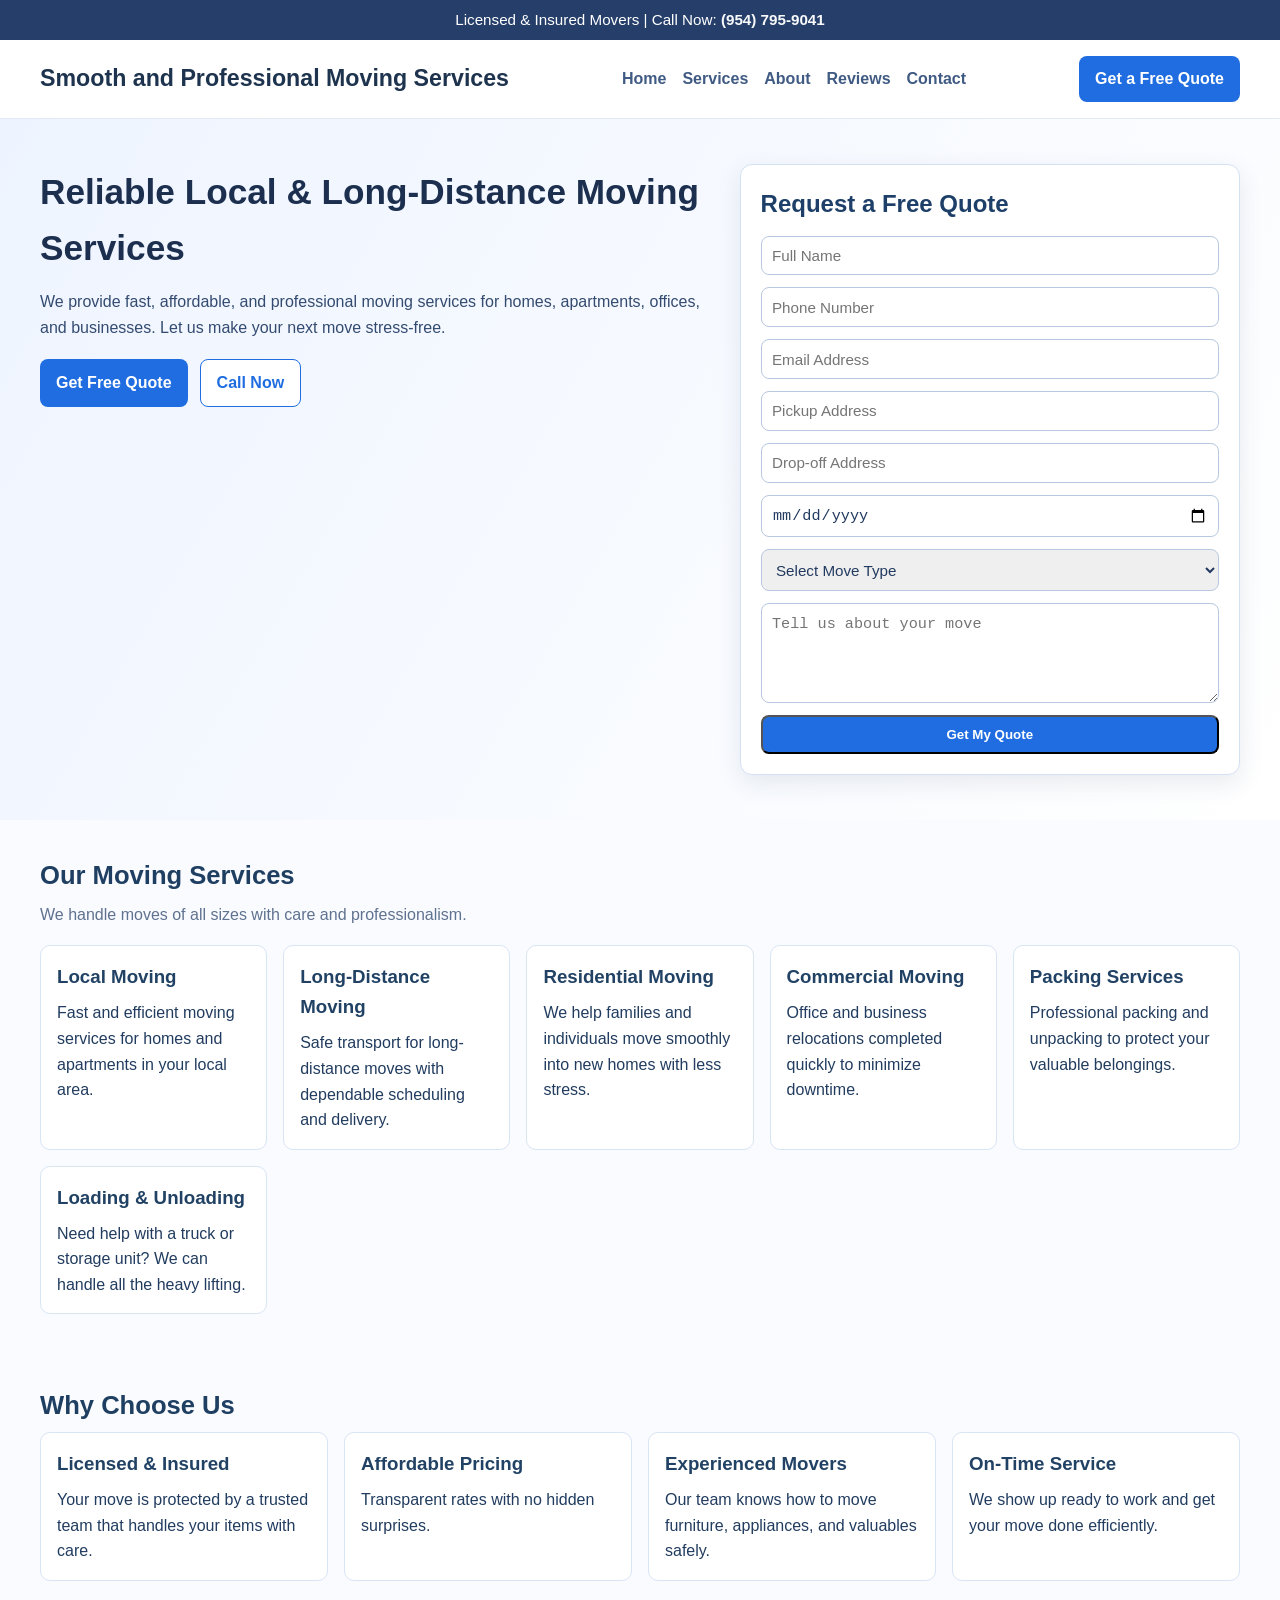
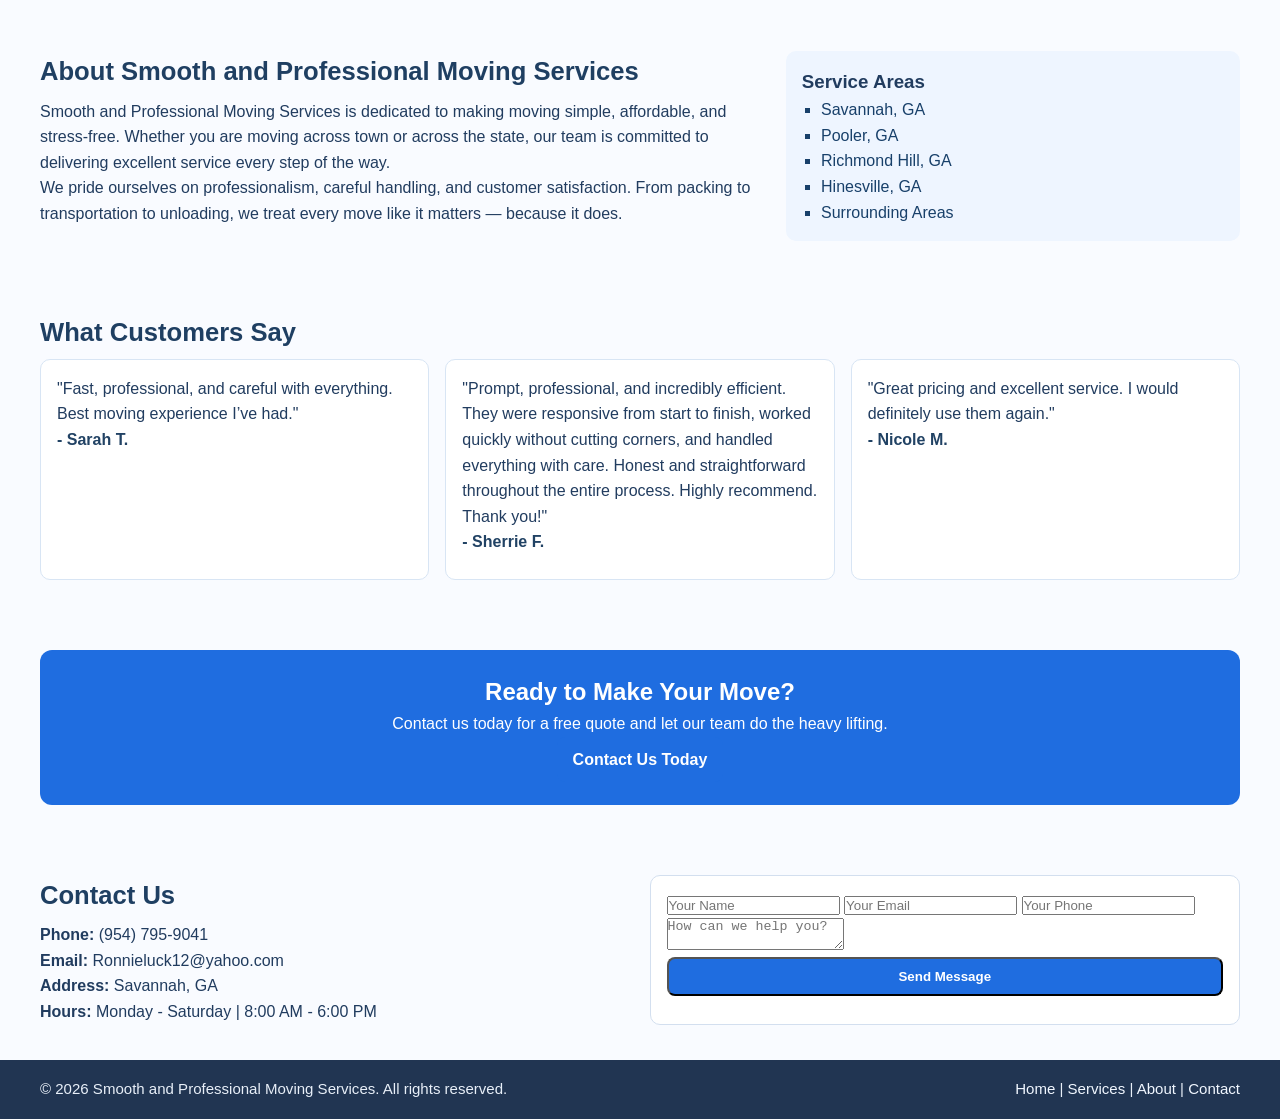
==== index.html @ 3c37a21b "Rename html.html to index.html" ====
<!DOCTYPE html>
<html lang="en">
<head>
  <meta charset="UTF-8" />
  <meta name="viewport" content="width=device-width, initial-scale=1.0" />
  <meta
    name="description"
    content="Smooth and Professional Moving Services offers reliable local and long-distance moving in Savannah, GA and surrounding areas."
  />
  <title>Smooth and Professional Moving Services | Moving Company</title>
  <link rel="stylesheet" href="styles.css" />
</head>
<body>
  <div class="top-bar">
    <p>
      Licensed &amp; Insured Movers | Call Now:
      <a href="tel:19547959041">(954) 795-9041</a>
    </p>
  </div>

  <header class="header">
    <div class="container nav-container">
      <div class="logo">Smooth and Professional Moving Services</div>

      <nav class="nav" aria-label="Main navigation">
        <a href="#home">Home</a>
        <a href="#services">Services</a>
        <a href="#about">About</a>
        <a href="#reviews">Reviews</a>
        <a href="#contact">Contact</a>
      </nav>

      <a href="#quote" class="btn btn-primary">Get a Free Quote</a>
    </div>
  </header>

  <main>
    <section class="hero" id="home">
      <div class="container hero-content">
        <div class="hero-text">
          <h1>Reliable Local &amp; Long-Distance Moving Services</h1>
          <p>
            We provide fast, affordable, and professional moving services for
            homes, apartments, offices, and businesses. Let us make your next move stress-free.
          </p>

          <div class="hero-buttons">
            <a href="#quote" class="btn btn-primary">Get Free Quote</a>
            <a href="tel:19547959041" class="btn btn-secondary">Call Now</a>
          </div>
        </div>

        <div class="hero-form" id="quote">
          <h2>Request a Free Quote</h2>
          <form action="#" method="post">
            <input type="text" name="fullName" placeholder="Full Name" required />
            <input type="tel" name="phone" placeholder="Phone Number" required />
            <input type="email" name="email" placeholder="Email Address" required />
            <input type="text" name="pickupAddress" placeholder="Pickup Address" />
            <input type="text" name="dropoffAddress" placeholder="Drop-off Address" />
            <input type="date" name="moveDate" required />

            <select name="moveType" required>
              <option value="">Select Move Type</option>
              <option value="local">Local Move</option>
              <option value="long-distance">Long-Distance Move</option>
              <option value="residential">Residential Move</option>
              <option value="commercial">Commercial Move</option>
              <option value="packing">Packing Services</option>
            </select>

            <textarea
              name="message"
              placeholder="Tell us about your move"
            ></textarea>

            <button type="submit" class="btn btn-primary full-btn">Get My Quote</button>
          </form>
        </div>
      </div>
    </section>

    <section class="services section" id="services">
      <div class="container">
        <h2 class="section-title">Our Moving Services</h2>
        <p class="section-subtitle">
          We handle moves of all sizes with care and professionalism.
        </p>

        <div class="service-grid">
          <div class="card">
            <h3>Local Moving</h3>
            <p>
              Fast and efficient moving services for homes and apartments in your local area.
            </p>
          </div>

          <div class="card">
            <h3>Long-Distance Moving</h3>
            <p>
              Safe transport for long-distance moves with dependable scheduling and delivery.
            </p>
          </div>

          <div class="card">
            <h3>Residential Moving</h3>
            <p>
              We help families and individuals move smoothly into new homes with less stress.
            </p>
          </div>

          <div class="card">
            <h3>Commercial Moving</h3>
            <p>
              Office and business relocations completed quickly to minimize downtime.
            </p>
          </div>

          <div class="card">
            <h3>Packing Services</h3>
            <p>
              Professional packing and unpacking to protect your valuable belongings.
            </p>
          </div>

          <div class="card">
            <h3>Loading &amp; Unloading</h3>
            <p>
              Need help with a truck or storage unit? We can handle all the heavy lifting.
            </p>
          </div>
        </div>
      </div>
    </section>

    <section class="why-us section">
      <div class="container">
        <h2 class="section-title">Why Choose Us</h2>

        <div class="why-grid">
          <div class="why-box">
            <h3>Licensed &amp; Insured</h3>
            <p>
              Your move is protected by a trusted team that handles your items with care.
            </p>
          </div>

          <div class="why-box">
            <h3>Affordable Pricing</h3>
            <p>Transparent rates with no hidden surprises.</p>
          </div>

          <div class="why-box">
            <h3>Experienced Movers</h3>
            <p>
              Our team knows how to move furniture, appliances, and valuables safely.
            </p>
          </div>

          <div class="why-box">
            <h3>On-Time Service</h3>
            <p>We show up ready to work and get your move done efficiently.</p>
          </div>
        </div>
      </div>
    </section>

    <section class="about section" id="about">
      <div class="container about-grid">
        <div>
          <h2 class="section-title">About Smooth and Professional Moving Services</h2>
          <p>
            Smooth and Professional Moving Services is dedicated to making moving simple,
            affordable, and stress-free. Whether you are moving across town or across the state,
            our team is committed to delivering excellent service every step of the way.
          </p>
          <p>
            We pride ourselves on professionalism, careful handling, and customer satisfaction.
            From packing to transportation to unloading, we treat every move like it matters —
            because it does.
          </p>
        </div>

        <div class="about-box">
          <h3>Service Areas</h3>
          <ul>
            <li>Savannah, GA</li>
            <li>Pooler, GA</li>
            <li>Richmond Hill, GA</li>
            <li>Hinesville, GA</li>
            <li>Surrounding Areas</li>
          </ul>
        </div>
      </div>
    </section>

    <section class="reviews section" id="reviews">
      <div class="container">
        <h2 class="section-title">What Customers Say</h2>

        <div class="review-grid">
          <div class="review-card">
            <p>"Fast, professional, and careful with everything. Best moving experience I’ve had."</p>
            <h4>- Sarah T.</h4>
          </div>

          <div class="review-card">
            <p>
              "Prompt, professional, and incredibly efficient. They were responsive from start
              to finish, worked quickly without cutting corners, and handled everything with care.
              Honest and straightforward throughout the entire process. Highly recommend. Thank you!"
            </p>
            <h4>- Sherrie F.</h4>
          </div>

          <div class="review-card">
            <p>"Great pricing and excellent service. I would definitely use them again."</p>
            <h4>- Nicole M.</h4>
          </div>
        </div>
      </div>
    </section>

    <section class="cta section">
      <div class="container cta-box">
        <h2>Ready to Make Your Move?</h2>
        <p>Contact us today for a free quote and let our team do the heavy lifting.</p>
        <a href="#contact" class="btn btn-primary">Contact Us Today</a>
      </div>
    </section>

    <section class="contact section" id="contact">
      <div class="container contact-grid">
        <div>
          <h2 class="section-title">Contact Us</h2>
          <p><strong>Phone:</strong> <a href="tel:19547959041">(954) 795-9041</a></p>
          <p><strong>Email:</strong> <a href="mailto:Ronnieluck12@yahoo.com">Ronnieluck12@yahoo.com</a></p>
          <p><strong>Address:</strong> Savannah, GA</p>
          <p><strong>Hours:</strong> Monday - Saturday | 8:00 AM - 6:00 PM</p>
        </div>

        <div class="contact-form">
          <form action="#" method="post">
            <input type="text" name="name" placeholder="Your Name" required />
            <input type="email" name="email" placeholder="Your Email" required />
            <input type="tel" name="phone" placeholder="Your Phone" required />
            <textarea name="helpMessage" placeholder="How can we help you?" required></textarea>
            <button type="submit" class="btn btn-primary full-btn">Send Message</button>
          </form>
        </div>
      </div>
    </section>
  </main>

  <footer class="footer">
    <div class="container footer-content">
      <p>&copy; 2026 Smooth and Professional Moving Services. All rights reserved.</p>
      <p>
        <a href="#home">Home</a> |
        <a href="#services">Services</a> |
        <a href="#about">About</a> |
        <a href="#contact">Contact</a>
      </p>
    </div>
  </footer>
</body>
</html>
---- styles.css ----
/* Base */
* {
  box-sizing: border-box;
  margin: 0;
  padding: 0;
}

body {
  font-family: 'Segoe UI', Tahoma, Geneva, Verdana, sans-serif;
  color: #213c5f;
  background: #f9fbff;
  line-height: 1.6;
}

a {
  color: inherit;
  text-decoration: none;
}

.container {
  width: min(1200px, 94%);
  margin-inline: auto;
}

/* Top bar + header */
.top-bar {
  background: #263f6a;
  color: #fff;
  text-align: center;
  padding: 0.5rem;
  font-size: 0.95rem;
}

.top-bar a {
  color: #f8f9fa;
  font-weight: 700;
}

.header {
  background: #fff;
  border-bottom: 1px solid #e3e9f5;
  position: sticky;
  top: 0;
  z-index: 50;
}

.nav-container {
  display: flex;
  align-items: center;
  justify-content: space-between;
  gap: 1rem;
  padding: 1rem 0;
}

.logo {
  font-size: 1.45rem;
  font-weight: 700;
  color: #1d334e;
}

.nav {
  display: flex;
  gap: 1rem;
  flex-wrap: wrap;
}

.nav a {
  color: #405b83;
  font-weight: 600;
}

.btn {
  padding: 0.62rem 1rem;
  border-radius: 8px;
  font-weight: 700;
  transition: transform 0.2s ease, opacity 0.2s ease;
  display: inline-flex;
  align-items: center;
  justify-content: center;
  text-align: center;
}

.btn:hover {
  transform: translateY(-1px);
  opacity: 0.95;
}

.btn-primary {
  background: #1f6de0;
  color: #fff;
}

.btn-secondary {
  border: 1px solid #1f6de0;
  color: #1f6de0;
  background: #fff;
}

.full-btn {
  width: 100%;
}

/* Hero */
.hero {
  background: linear-gradient(120deg,#eef4ff,#ffffff);
  padding-block: 2.8rem;
}

.hero-content {
  display: grid;
  grid-template-columns: 1.35fr 1fr;
  gap: 1.5rem;
  align-items: start;
}

.hero-text h1 {
  font-size: clamp(1.6rem, 3vw, 2.2rem);
  color: #1c2f4f;
  margin-bottom: 0.8rem;
}

.hero-text p {
  font-size: 1rem;
  margin-bottom: 1.2rem;
  color: #344b70;
}

.hero-buttons {
  display: flex;
  gap: 0.75rem;
  flex-wrap: wrap;
}

.hero-form {
  background: #fff;
  border: 1px solid #d4e1f5;
  border-radius: 12px;
  padding: 1.25rem;
  box-shadow: 0 8px 24px rgba(35, 55, 93, 0.1);
}

.hero-form h2 {
  margin-bottom: 0.8rem;
  color: #1d3f68;
}

.hero-form form {
  display: grid;
  gap: 0.75rem;
}

.hero-form input,
.hero-form select,
.hero-form textarea {
  width: 100%;
  border: 1px solid #b7c8e0;
  border-radius: 8px;
  padding: 0.65rem;
  font-size: 0.95rem;
  color: #223a5f;
}

.hero-form textarea {
  min-height: 100px;
  resize: vertical;
}

.section {
  padding-block: 2.2rem;
}

.section-title {
  font-size: 1.6rem;
  margin-bottom: 0.4rem;
  color: #1f3f62;
}

.section-subtitle {
  color: #5f728f;
  margin-bottom: 1.1rem;
}

.service-grid,
.why-grid,
.review-grid {
  display: grid;
  gap: 1rem;
}

.service-grid {
  grid-template-columns: repeat(auto-fit, minmax(220px, 1fr));
}

.card,
.why-box,
.review-card {
  background: #fff;
  border: 1px solid #d8e5f4;
  border-radius: 10px;
  padding: 1rem;
}

.card h3,
.why-box h3,
.review-card h4 {
  margin-bottom: 0.5rem;
  color: #214264;
}

.why-grid {
  grid-template-columns: repeat(auto-fit, minmax(180px, 1fr));
}

.about-grid {
  display: grid;
  grid-template-columns: 1.2fr 0.75fr;
  gap: 1.2rem;
}

.about-box {
  background: #eef5ff;
  border-radius: 10px;
  padding: 1rem;
}

.about-box ul {
  list-style: square;
  padding-left: 1.2rem;
  color: #18406a;
}

.review-grid {
  grid-template-columns: repeat(auto-fit, minmax(210px, 1fr));
}

.cta-box {
  background: #1f6de0;
  color: #fff;
  border-radius: 12px;
  text-align: center;
  padding: 1.4rem;
}

.contact-grid {
  display: grid;
  grid-template-columns: 1fr 1fr;
  gap: 1.2rem;
}

.contact-form {
  background: #fff;
  border: 1px solid #d3dfef;
  border-radius: 10px;
  padding: 1rem;
}

.footer {
  background: #213552;
  color: #e8eff8;
  padding: 1.1rem 0;
}

.footer-content {
  display: flex;
  flex-wrap: wrap;
  align-items: center;
  justify-content: space-between;
  gap: 0.7rem;
  font-size: 0.94rem;
}

.footer a {
  color: #f1f7ff;
}

@media (max-width: 990px) {
  .hero-content {
    grid-template-columns: 1fr;
  }

  .about-grid,
  .contact-grid {
    grid-template-columns: 1fr;
  }

  .nav-container {
    flex-direction: column;
    align-items: flex-start;
  }

  .nav {
    width: 100%;
    justify-content: space-between;
  }
}

@media (max-width: 640px) {
  .nav {
    flex-wrap: wrap;
    gap: 0.5rem;
  }

  .hero-form {
    margin-top: 0.6rem;
  }
}
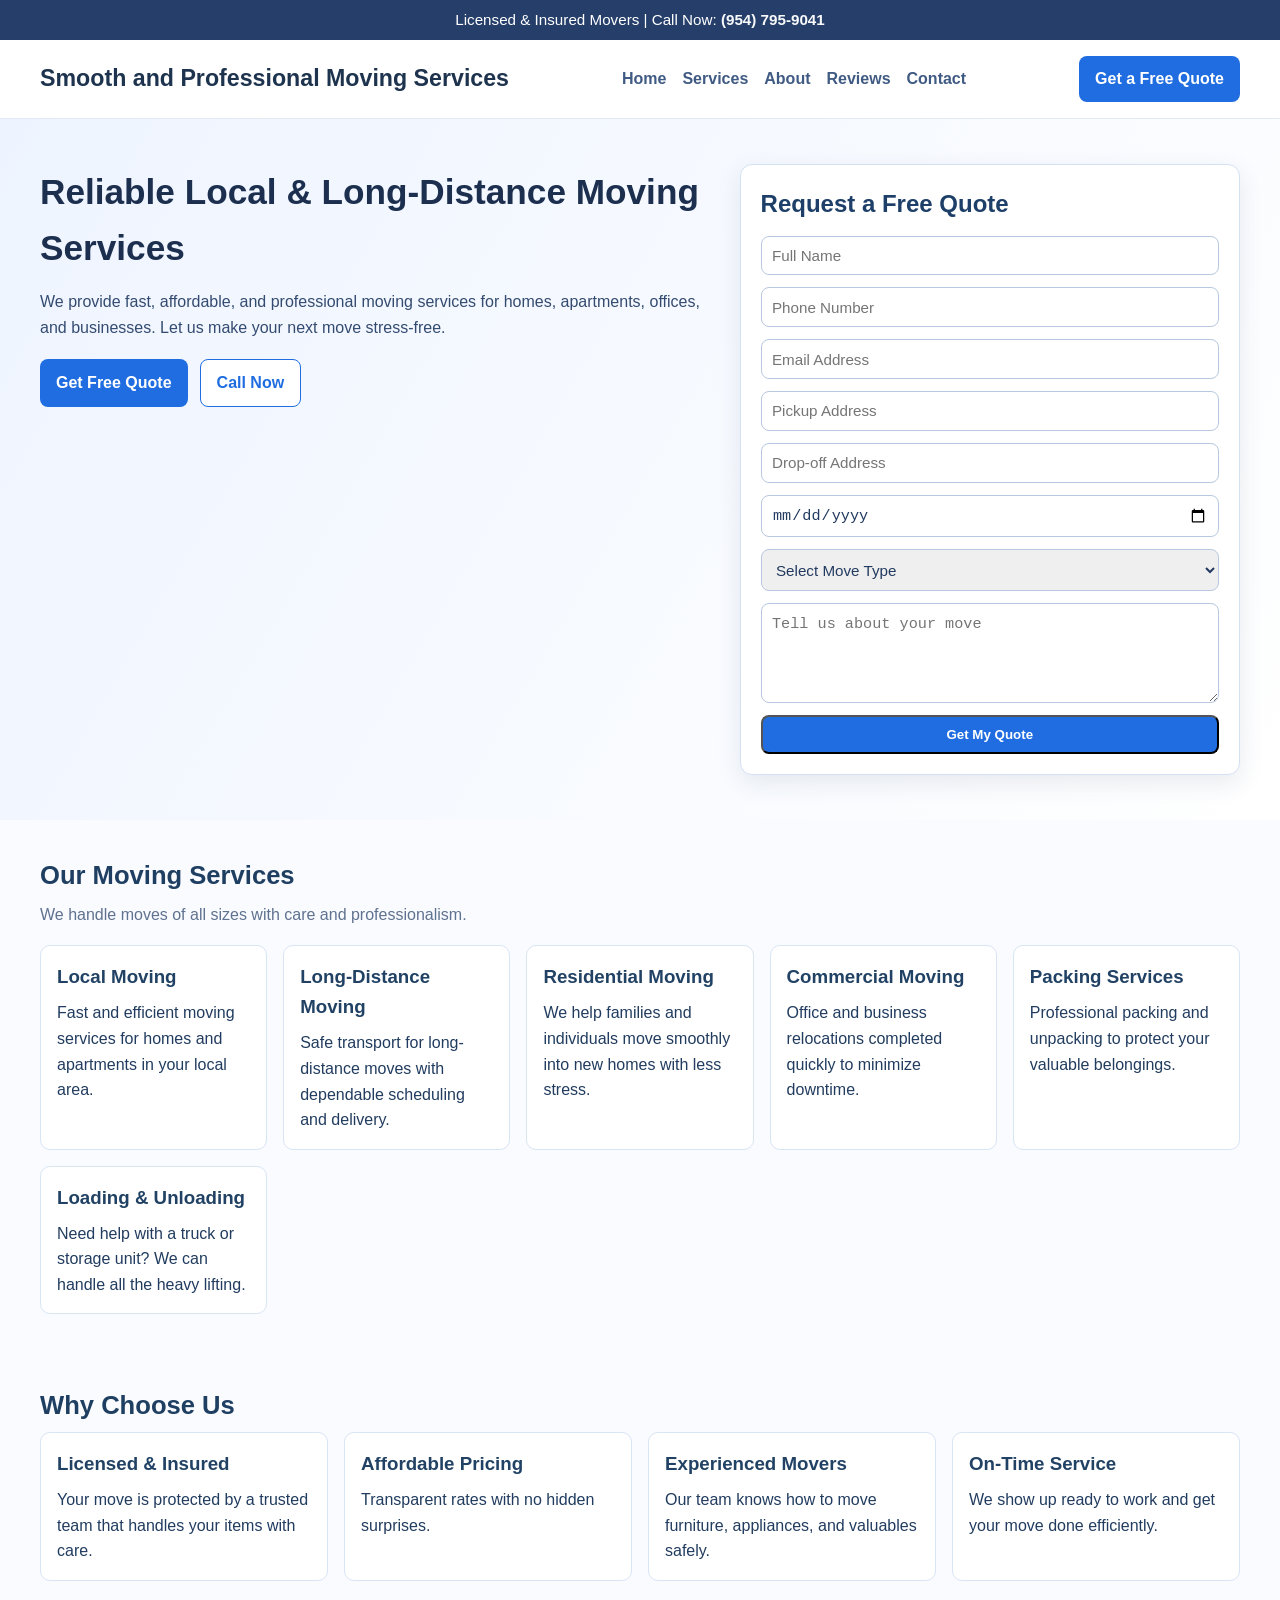
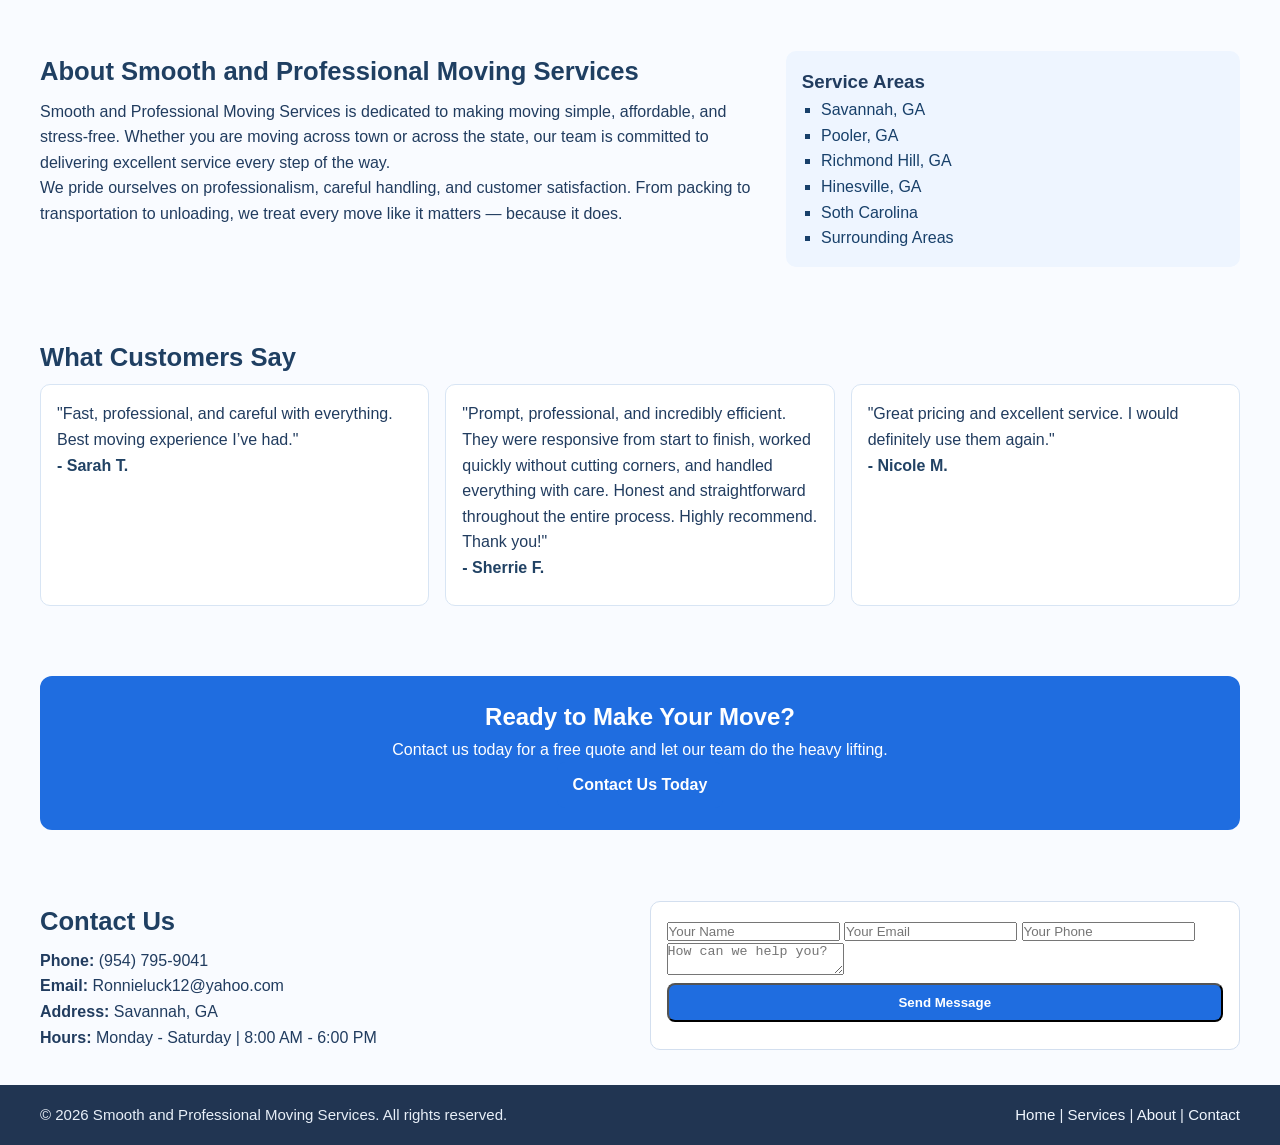
==== commit 3f517b6e: "Fix HTML encoding issues in index.html" ====
--- a/index.html
+++ b/index.html
@@ -188,6 +188,7 @@
             <li>Pooler, GA</li>
             <li>Richmond Hill, GA</li>
             <li>Hinesville, GA</li>
+             <li>Soth Carolina</li>
             <li>Surrounding Areas</li>
           </ul>
         </div>
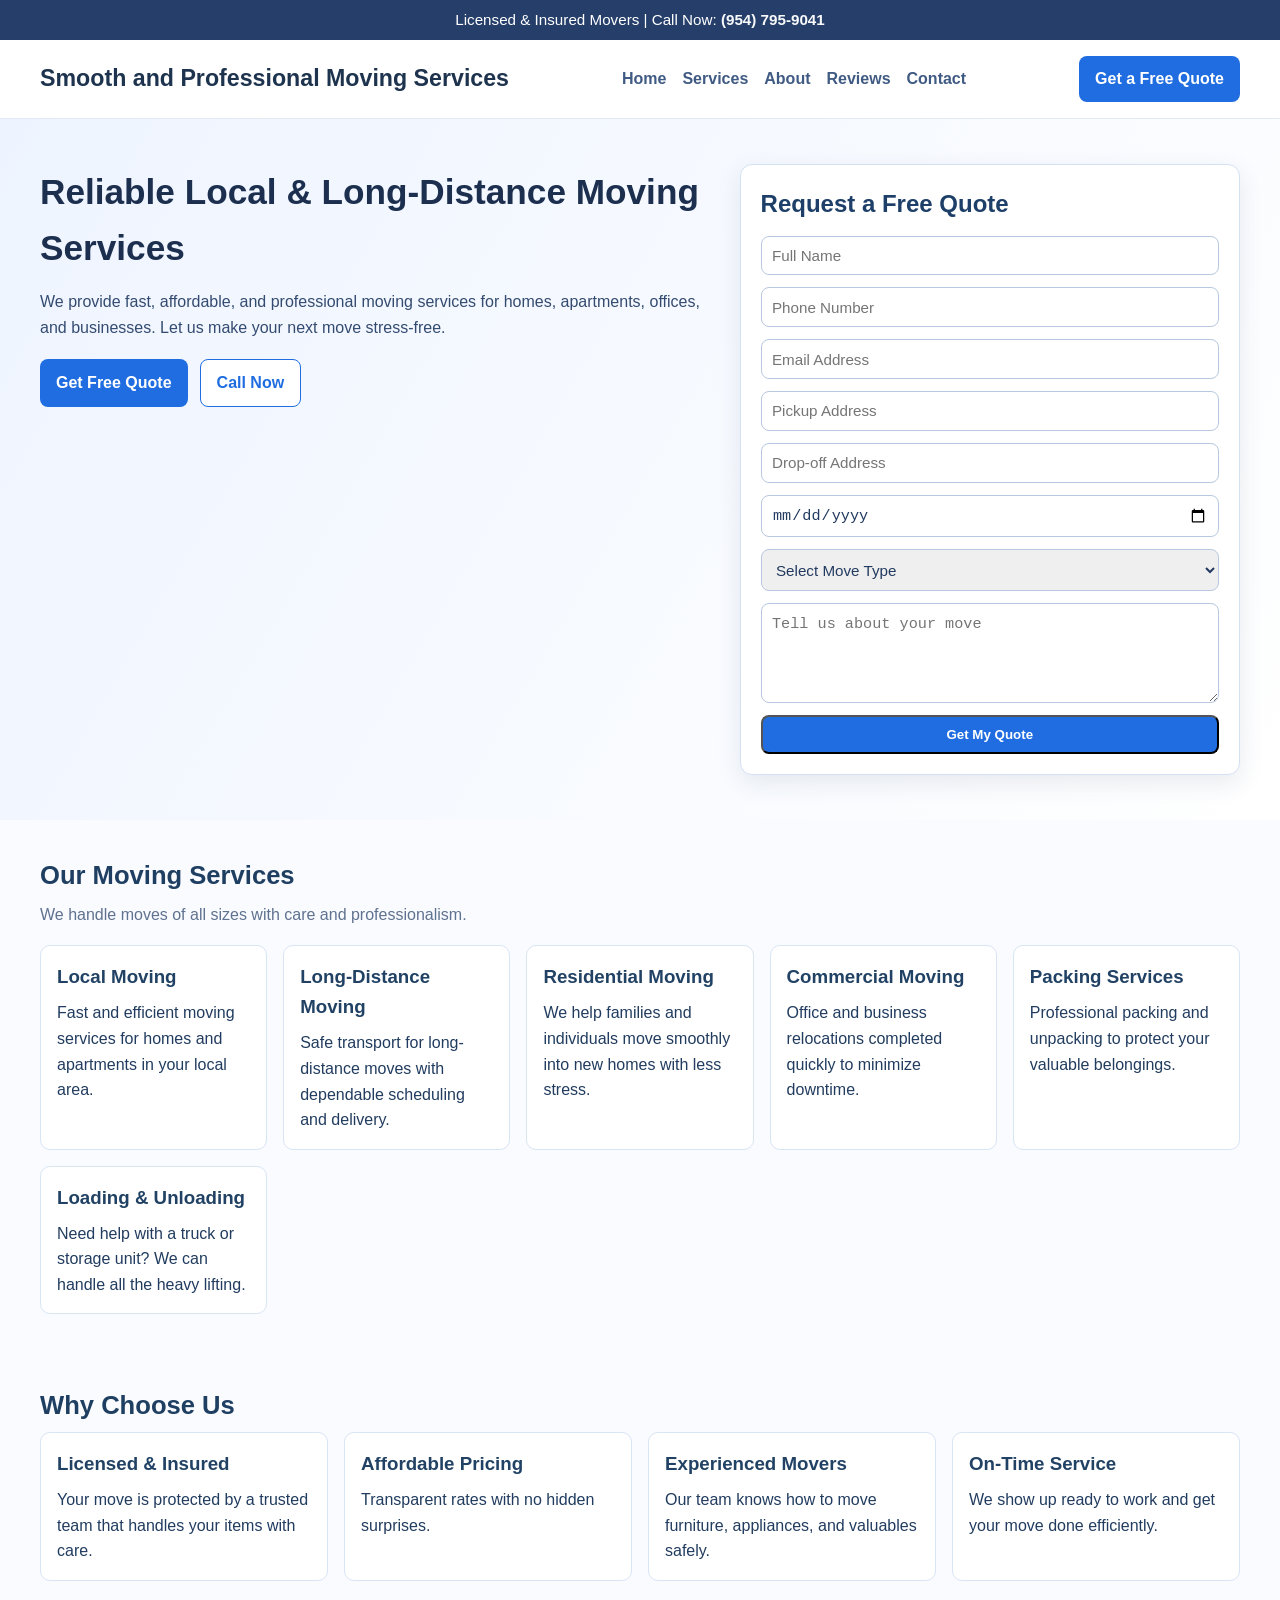
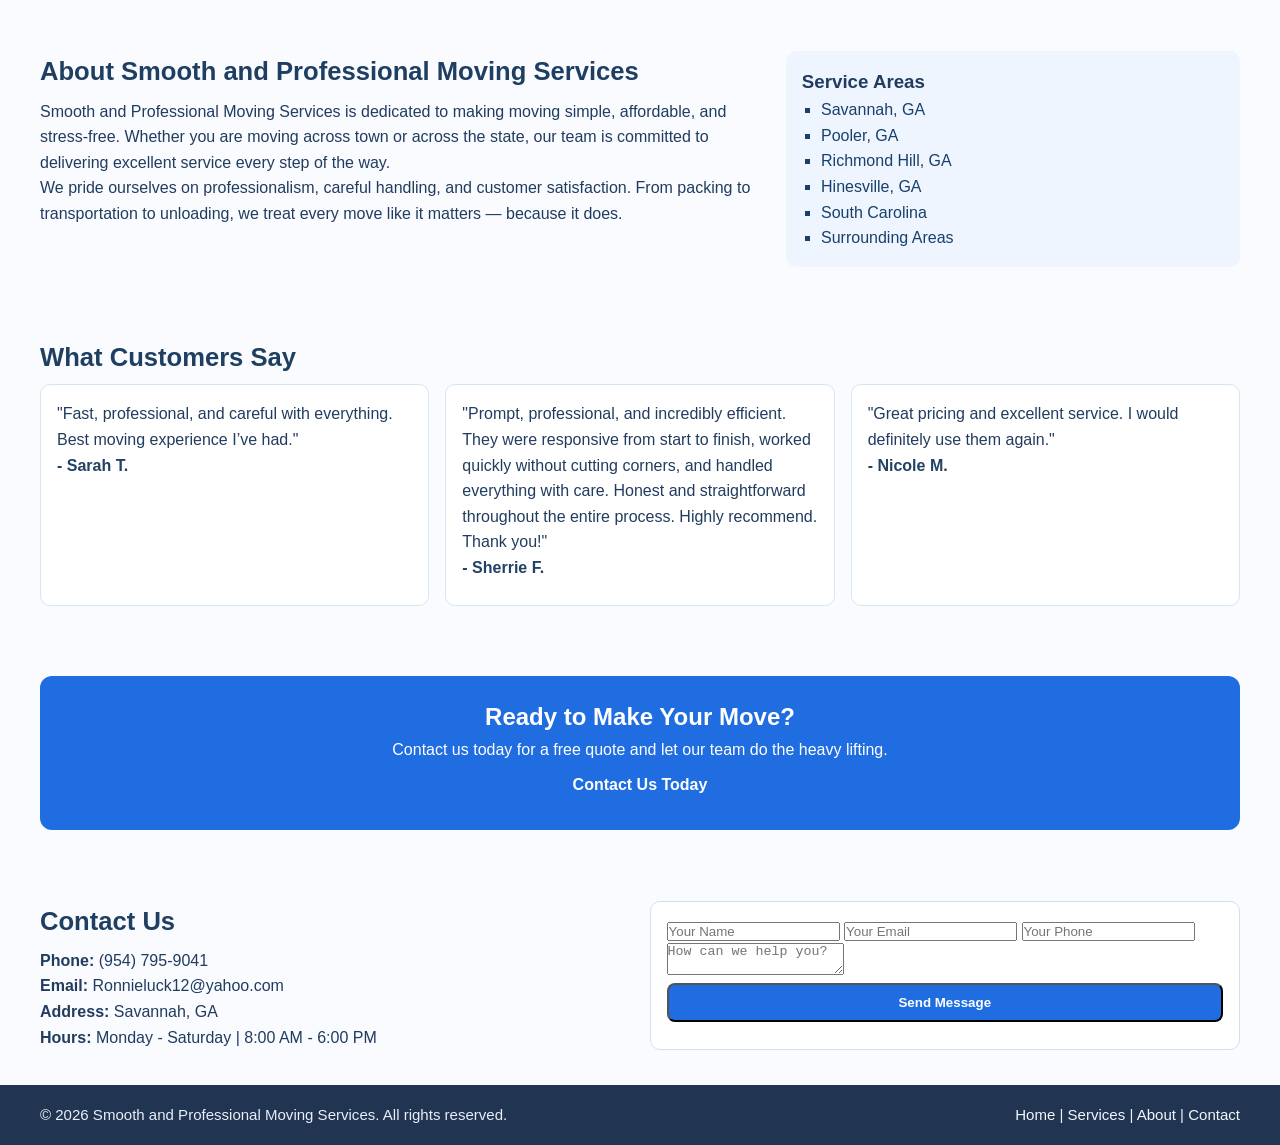
==== commit 92583bc5: "Restore original content of index.html" ====
--- a/index.html
+++ b/index.html
@@ -188,7 +188,7 @@
             <li>Pooler, GA</li>
             <li>Richmond Hill, GA</li>
             <li>Hinesville, GA</li>
-             <li>Soth Carolina</li>
+             <li>South Carolina</li>
             <li>Surrounding Areas</li>
           </ul>
         </div>
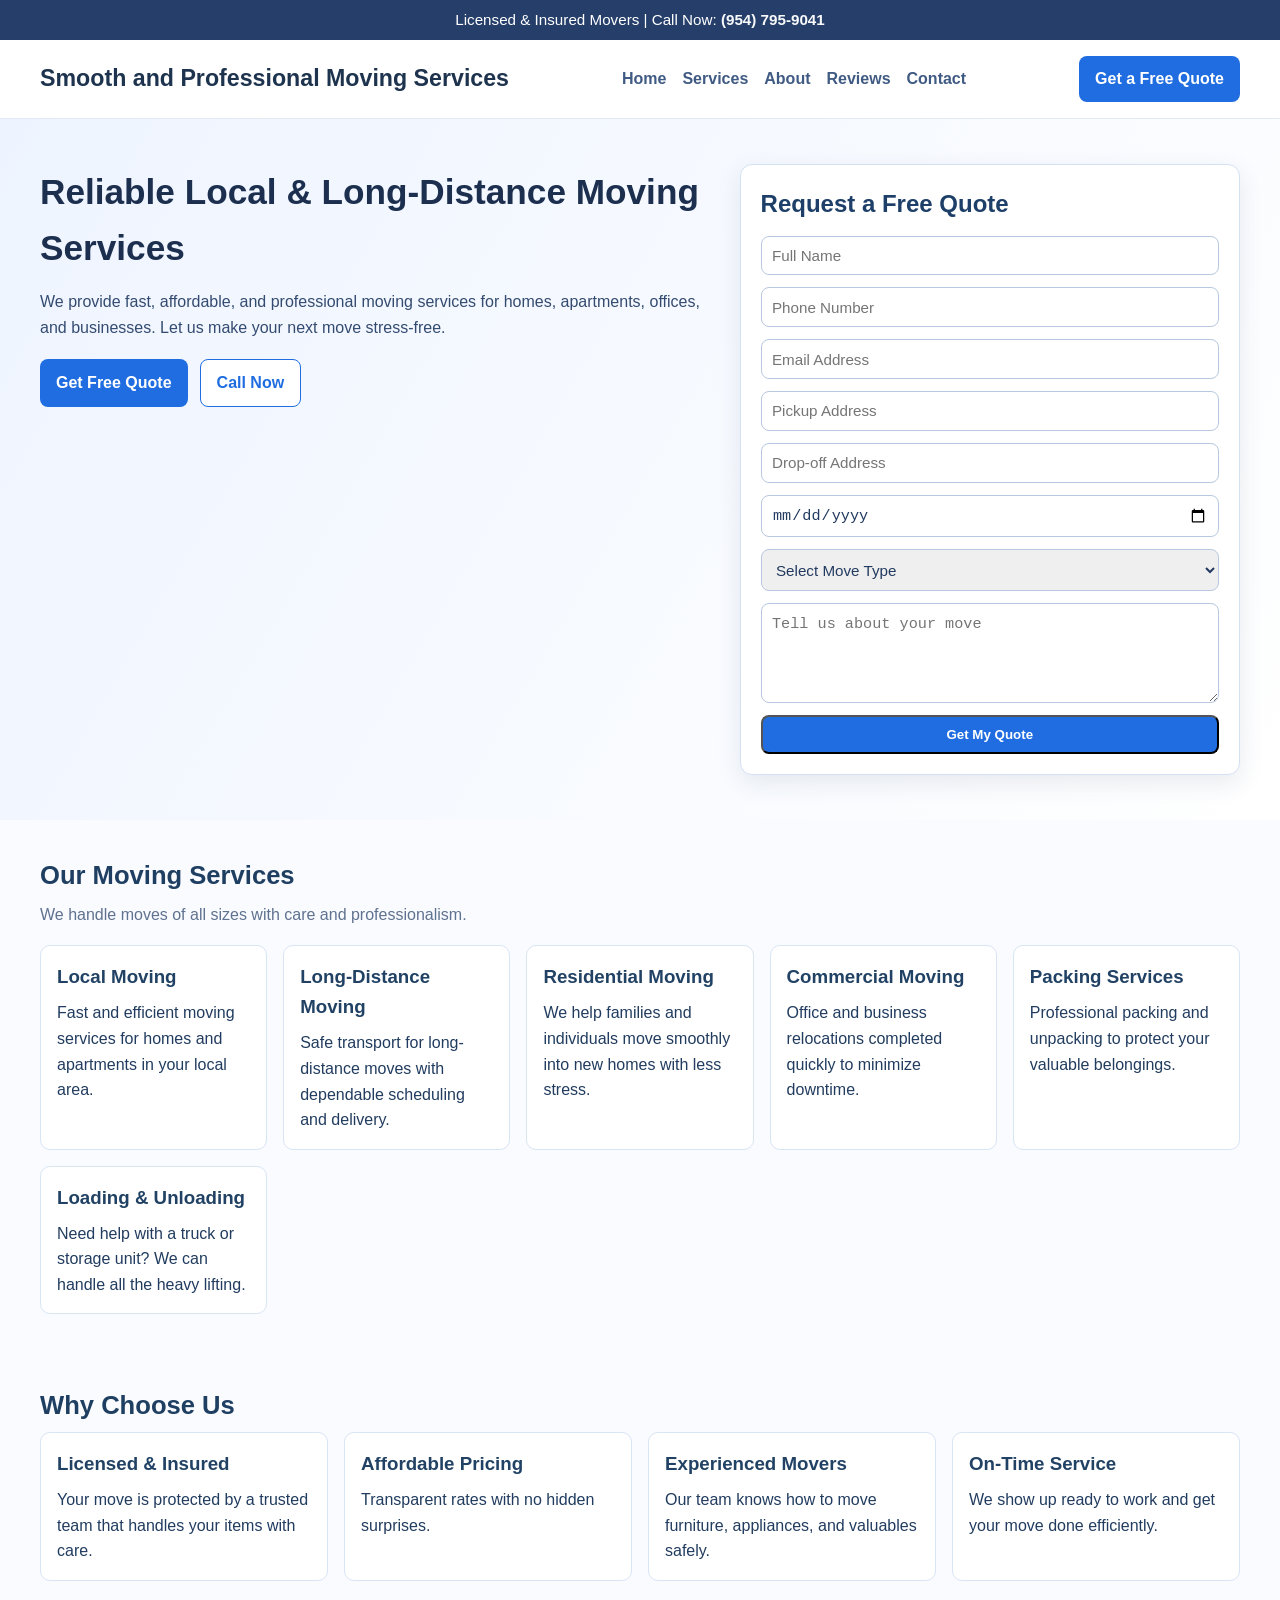
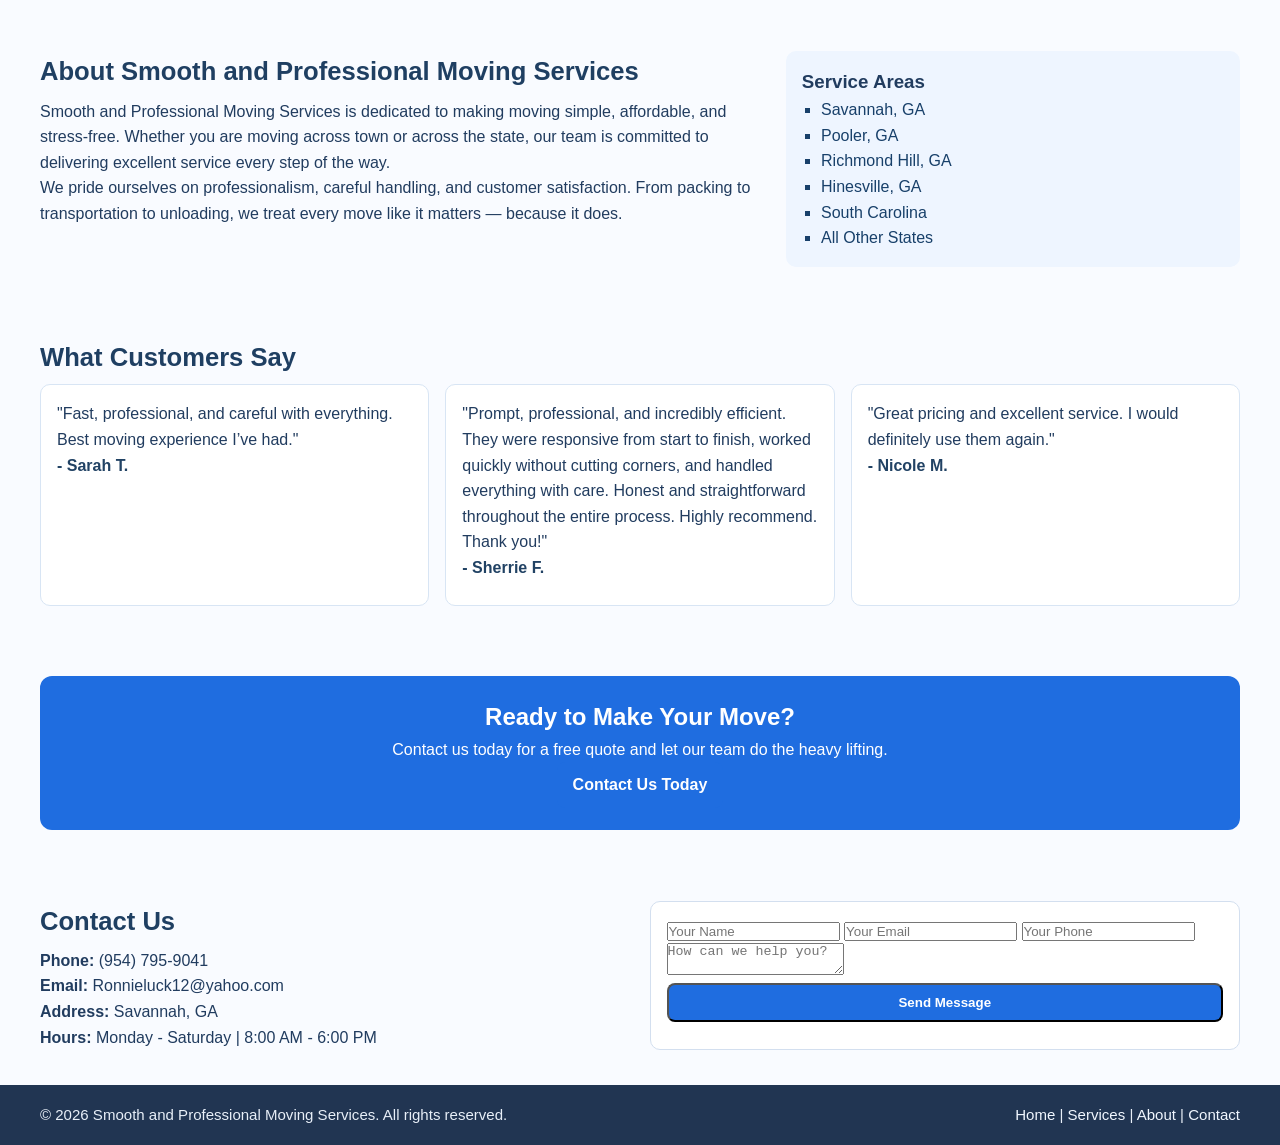
==== commit 31be852a: "Fix HTML formatting and structure" ====
--- a/index.html
+++ b/index.html
@@ -189,7 +189,7 @@
             <li>Richmond Hill, GA</li>
             <li>Hinesville, GA</li>
              <li>South Carolina</li>
-            <li>Surrounding Areas</li>
+            <li>All Other States</li>
           </ul>
         </div>
       </div>
